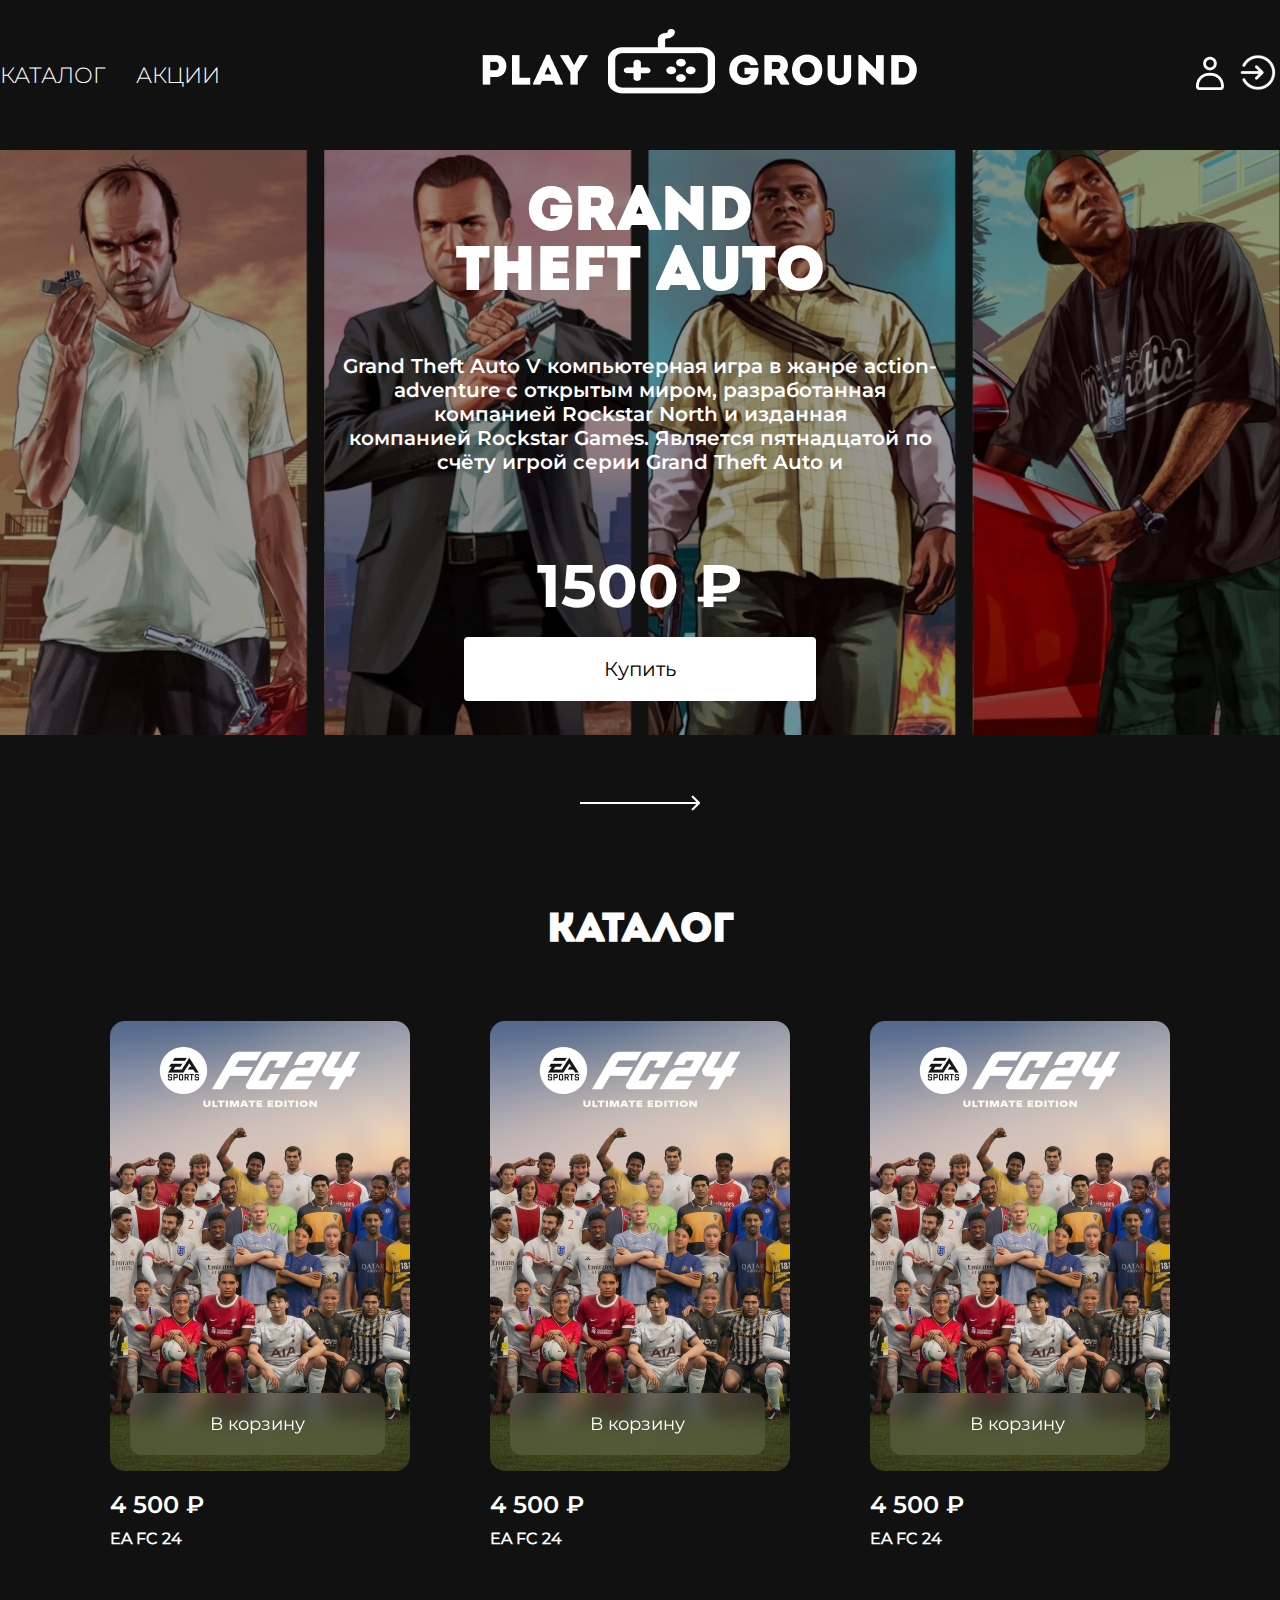
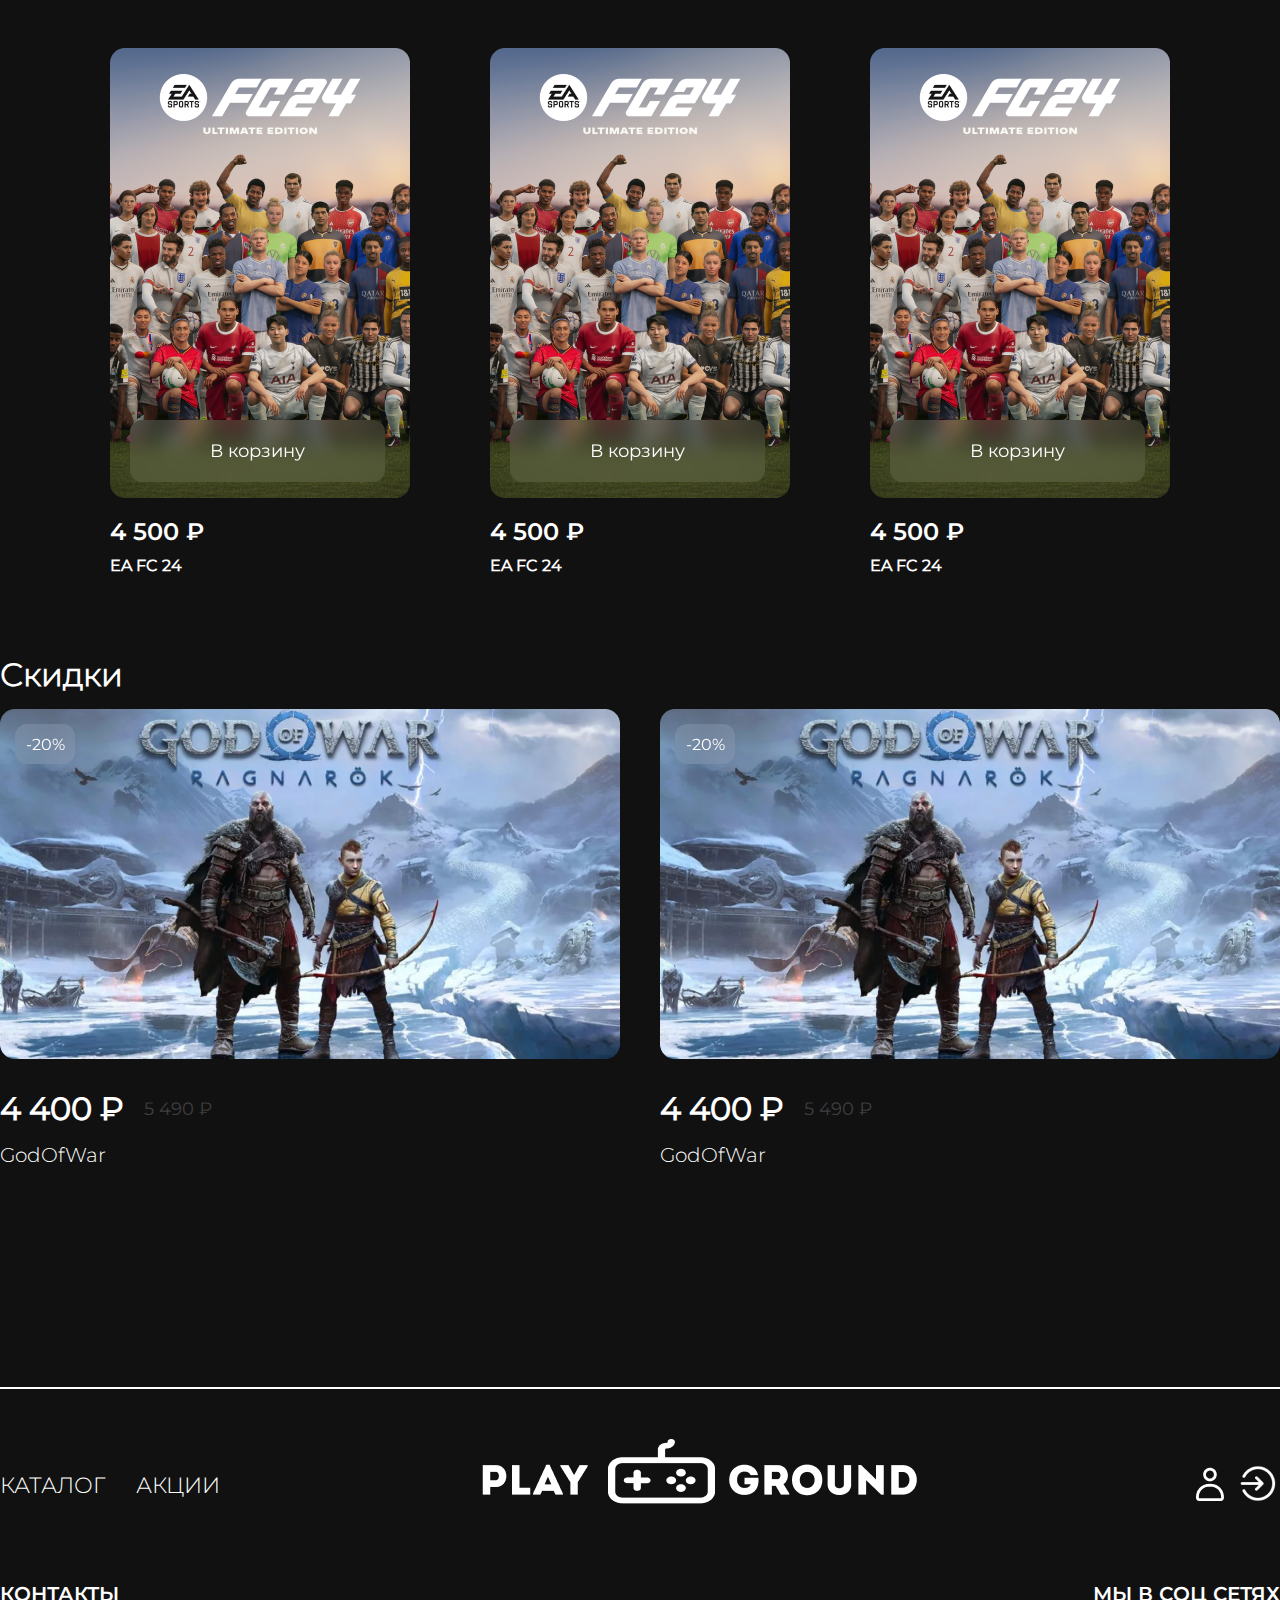
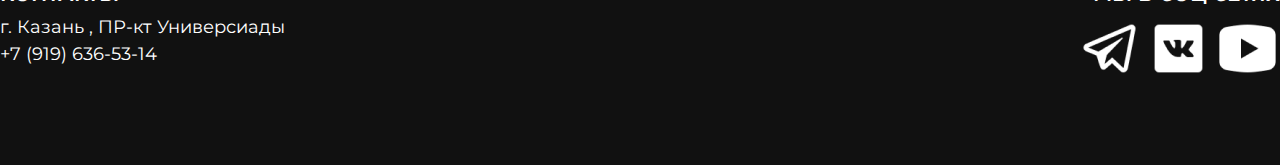
==== index.html @ f3a1b994 "first commit" ====
<!DOCTYPE html>
<html lang="en">

<head>
    <meta charset="UTF-8">
    <meta http-equiv="X-UA-Compatible" content="IE=edge">
    <meta name="viewport" content="width=device-width, initial-scale=1.0">
    <title>Document</title>
    <link rel="stylesheet" href="./assets/css/style1.css">
    <link rel="shortcut icon" href="./assets/img/" type="image/x-icon">
</head>

<body>
       <!-- header start -->
       <header class="container">
        <div class="nav-a">
            <a href="index.html">КАТАЛОГ</a>
            <a href="index.html">АКЦИИ</a>
        </div>

        <div class="logo">
            <img src="assets/img/header/logo1.png" alt="">
        </div>

        <div class="icons">
            <a href="aut.html"><img src="assets/img/footer/user.png" alt=""></a>
            <a href="adminka.html"><img src="assets/img/footer/log.png" alt=""></a>
        </div>

        <input type="checkbox" name="" id="burger">
        <label for="burger"></label>
        <nav class="burg">
            <a href="#">Каталог</a>
            <a href="">Скидки</a>
            <a href="aut.html"><img src="assets/img/footer/user.png" alt=""></a>
            <a href="adminka.html"><img src="assets/img/footer/log.png" alt=""></a>
        </nav>
    </header>
    <!-- header end -->

    <!-- banner start -->
    <div class="banner_section">
        <div class="banner container">
            <div class="banner_text">
                <h1>grand theft auto</h1>
                <h2>Grand Theft Auto V компьютерная игра в жанре action-adventure с открытым миром, разработанная
                    компанией Rockstar North и изданная компанией Rockstar Games. Является пятнадцатой по счёту игрой
                    серии Grand Theft Auto и </h2>
                <h3>1500 ₽</h3>
                <a href="#katalog">Купить</a>
            </div>
        </div>
        <img src="assets/img/banner/Arrow 1.png" class="row" alt="">
    </div>
    <!-- banner end -->

    <!-- katalog start -->
    <div class="katalog_section container" id="katalog">
        <h2>КАТАЛОГ</h2>
        <div class="katalog">
            <div class="kat">
                    <div class="kat_item">
                        <div class="kat_item_img">
                            <img src="assets/img/katalog/item1.png" alt="">
                            <a href="tovar.html" class="kat_btn">В корзину</a>
                        </div>

                        <div class="kat_item_text">
                            <h3>4 500 ₽</h3>
                            <h4>EA FC 24</h4>
                        </div>
                    </div>

                    <div class="kat_item">
                        <div class="kat_item_img">
                            <img src="assets/img/katalog/item1.png" alt="">
                            <a href="tovar.html" class="kat_btn">В корзину</a>
                        </div>

                        <div class="kat_item_text">
                            <h3>4 500 ₽</h3>
                            <h4>EA FC 24</h4>
                        </div>
                    </div>

                    <div class="kat_item">
                        <div class="kat_item_img">
                            <img src="assets/img/katalog/item1.png" alt="">
                            <a href="tovar.html" class="kat_btn">В корзину</a>
                        </div>

                        <div class="kat_item_text">
                            <h3>4 500 ₽</h3>
                            <h4>EA FC 24</h4>
                        </div>
                    </div>    
            </div>

            <div class="kat">
                <div class="kat_item">
                    <div class="kat_item_img">
                        <img src="assets/img/katalog/item1.png" alt="">
                        <a href="tovar.html" class="kat_btn">В корзину</a>
                    </div>

                    <div class="kat_item_text">
                        <h3>4 500 ₽</h3>
                        <h4>EA FC 24</h4>
                    </div>
                </div>

                <div class="kat_item">
                    <div class="kat_item_img">
                        <img src="assets/img/katalog/item1.png" alt="">
                        <a href="tovar.html" class="kat_btn">В корзину</a>
                    </div>

                    <div class="kat_item_text">
                        <h3>4 500 ₽</h3>
                        <h4>EA FC 24</h4>
                    </div>
                </div>

                <div class="kat_item">
                    <div class="kat_item_img">
                        <img src="assets/img/katalog/item1.png" alt="">
                        <a href="tovar.html" class="kat_btn">В корзину</a>
                    </div>

                    <div class="kat_item_text">
                        <h3>4 500 ₽</h3>
                        <h4>EA FC 24</h4>
                    </div>
                </div>
            </div>
        </div>
    </div>
    <!-- katalog end -->



    <!-- sales start -->

    <section id="sale">
        <div class="sale container">
            <div class="sale-title">
                <p>Скидки</p>
            </div>
            <div class="sale-content-row">
                <div class="sale-content-block-column">
                    <img src="assets/img/sales/sale.png" alt="Minceraft">
                    <button>-20%</button>
                    <div class="sale-content-block-price">
                        <p class="right-now-price">4 400 ₽</p>
                        <p class="previos-price">5 490 ₽</p>
                    </div>
                    <div class="sale-content-block-name">
                        <p>GodOfWar</p>
                    </div>
                </div>

                <div class="sale-content-block-column">
                    <img src="assets/img/sales/sale.png" alt="Minceraft">
                    <button>-20%</button>
                    <div class="sale-content-block-price">
                        <p class="right-now-price">4 400 ₽</p>
                        <p class="previos-price">5 490 ₽</p>
                    </div>
                    <div class="sale-content-block-name">
                        <p>GodOfWar</p>
                    </div>
                </div>
            </div>
        </div>
    </section>

    <!-- sales end -->


    <!-- footer start -->

    <footer class="container">
        <div class="line"></div>
        <div class="head_footer ">
            <div class="foot_nav">
                <a href="#katalog">КАТАЛОГ</a>
                <a href="#sale">АКЦИИ</a>
            </div>

            <div class="logo">
                <img src="assets/img/header/logo1.png" alt="">
            </div>

            <div class="icons">
                <a href=""><img src="assets/img/footer/user.png" alt=""></a>
                <a href=""><img src="assets/img/footer/log.png" alt=""></a>
            </div>
        </div>

        <div class="down_footer">
            <div class="kontacts">
                <h3>КОНТАКТЫ</h3>
                <div class="kontacts_text">
                    <p>г. Казань , ПР-кт Универсиады</p>
                    <p><a href="tel:+7 (919) 636-53-14">+7 (919) 636-53-14</a></p>
                </div>
            </div>

            <div class="socials">
                <h3>МЫ В СОЦ СЕТЯХ</h3>
                <div class="soc_icons">
                    <a href=""><img src="assets/img/footer/tg.png" alt=""></a>
                    <a href=""><img src="assets/img/footer/vk.png" alt=""></a>
                    <a href=""><img src="assets/img/footer/yt.png" alt=""></a>
                </div>
            </div>
        </div>


    </footer>
    <!-- footer end -->


</body>

</html>
---- assets/css/style1.css ----
* {
    padding: 0;
    margin: 0;
    box-sizing: border-box;
    list-style: none;
    text-decoration: none;
    scroll-behavior: smooth;
    transition: .7s;
    font-family: 'lig';
}

body {
    background-color: #111111;
}

.container {
    max-width: 1300px;
    margin: 0 auto;
}

@font-face {
    font-family: 'int';
    src: url(../fonts/Intro.otf);
}

@font-face {
    font-family: 'bold';
    src: url(../fonts/Montserrat-Bold.ttf);
}

@font-face {
    font-family: 'reg';
    src: url(../fonts/Montserrat-Regular.ttf);
}

@font-face {
    font-family: 'med';
    src: url(../fonts/Montserrat-Medium.ttf);
}

@font-face {
    font-family: 'sem';
    src: url(../fonts/Montserrat-SemiBold.ttf);
}

@font-face {
    font-family: 'lig';
    src: url(../fonts/Montserrat-Light.ttf);
}

/* header start */

header {
    display: flex;
    flex-direction: row;
    justify-content: space-between;
    align-items: center;
    height: 150px;
    padding: 15px 0;
}

header .nav-a {
    display: flex;
    gap: 30px;
}
header a {
    color: white;
    font-family: 'lig';
    font-size: 22px;
}

header a:hover {
    text-decoration: underline;
    transition: all .9s ease-in-out;
}

.burg {
    display: none;
}

#burger, [for=burger] {
    display: none;
}

/* header end */

/* banner start */

.banner {
    background: url(../img/banner/banner.png);
    background-size: cover;
    height: 65vh;
    width: 100%;
    display: flex;
    justify-content: center;
    
}

.banner_section{
    display: flex;
    flex-direction: column;
    align-items: center;
    gap: 60px;
}

.banner_text {
    display: flex;
    flex-direction: column;
    justify-content: center;
    align-items: center;
    gap: 15px;
}

.banner h1 {
    font-family: 'int';
    font-size: 60px;
    color: white;
    width: 372px;
    text-align: center;
    margin-bottom: 35px;
}

.banner h2 {
    color: white;
    font-size: 20px;
    font-family: 'sem';
    text-align: center;
    width: 616px;
    margin-bottom: 60px;
}

.banner h3 {
    font-family: 'bold';
    font-size: 60px;
    color: white;
}

.banner a {
    color: black;
    font-family: 'reg';
    font-size: 20px;
    background-color: white;
    border-radius: 4px;
    padding: 20px 140px;
}

.banner a:hover{
    background-color: rgba(255, 255, 255, 0.377);
    color: white;
    transition: all .7s ease-in-out;
}

.banner img:hover {
    transform: rotateX(10);
}
/* banner end */


/* katalog start */

.katalog_section {
    margin-top: 100px;
    display: flex;
    flex-direction: column;
    align-items: center;
    gap: 70px;
}

.katalog_section h2 {
    color: white;
    font-family: 'int';
    font-size: 40px;
}

.katalog {
    display: flex;
    flex-wrap: wrap;
    flex-direction: column;
    gap: 100px;
    align-items: center;
}

.kat {
    display: flex;
    gap: 80px;
    justify-content: center;
}

.kat_item {
    display: flex;
    flex-direction: column;
    align-items: start;
    gap: 15px;
}

.kat_item_img {
    position: relative;
}


.kat_btn {
    position: absolute;
    color: white;
    font-size: 18px;
    font-family: 'reg';
    background-color: white;
    border-radius: 12px;
    padding: 20px 80px;
    left: 20px;
    bottom: 20px;
    background: rgba(255, 255, 255, 0.1);
    backdrop-filter: blur(10px);
}

.kat_item_text {
    color: white;
    display: flex;
    flex-direction: column;
    gap: 10px;
}

.kat_item_text h3 {
    font-size: 24px;
    font-family: 'sem';
}

.kat_item_text h4 {
    font-size: 16px;
    font-family: 'reg';
}


/* katalog end */



/* sales start */

.sale-title {
    font-family: 'reg';
    font-weight: 600;
    font-size: 32px;
    color: #fff;

    margin-top: 80px;
    margin-bottom: 15px;
}

.sale {
    margin-bottom: 140px;
}

.sale-content-row {
    display: flex;
    flex-direction: row;
    gap: 40px;
}

.sale-content-block-column {
    display: flex;
    flex-direction: column;
    cursor: pointer;
    position: relative;
}

.sale-content-block-price {
    display: flex;
    flex-direction: row;
    align-items: center;
    gap: 20px;
    margin-top: 30px;
}

.right-now-price {
    font-family: 'reg';
    font-weight: 700;
    font-size: 32px;
    color: #fff;
}

.sale-content-block-column button {
    font-family: 'reg';
    font-size: 16px;
    color: #fff;

    width: 60px;
    height: 40px;

    background: rgba(255, 255, 255, 0.1);
    backdrop-filter: blur(10px);
    border: none;
    border-radius: 12px;
    position: absolute;
    left: 15px;
    top: 15px;
}

.previos-price {
    font-family: 'reg';
    font-weight: 400;
    font-size: 18px;
    color: rgba(255, 255, 255, 0.2);
}

.sale-content-block-name {
    font-family: 'reg';
    font-weight: 400;
    font-size: 20px;
    color: #fff;

    margin-top: 15px;
}

/* sales end */

.line {
    width: 1920px;
    border: 1px solid white;
}

/* footer start */

footer {
    display: flex;
    flex-direction: column;
    align-items: center;
    gap: 50px;
    padding: 80px 0;
}

.head_footer {
    display: flex;
    flex-direction: row;
    justify-content: space-between;
    align-items: center;
    width: 100%;
}

.head_footer .foot_nav {
    display: flex;
    gap: 30px;
}
.head_footer .foot_nav a {
    color: white;
    font-family: 'lig';
    font-size: 22px;
}

.head_footer .foot_nav a:hover {
    text-decoration: underline;
    transition: all .9s ease-in-out;
}

.down_footer {
    display: flex;
    flex-direction: row;
    justify-content: space-between;
    width: 100%;
}

.down_footer .kontacts {
    display: flex;
    flex-direction: column;
    gap: 10px;
    align-items: start;
}

.down_footer .kontacts h3, .socials h3 {
    color: white;
    font-size: 20px;
    font-family: 'sem';
}

.kontacts_text {
    display: flex;
    flex-direction: column;
    gap: 5px;
}

.down_footer .kontacts p, .kontacts a {
    color: white;
    font-size: 18px;
    font-family: 'reg';
}

.down_footer .socials {
    display: flex;
    flex-direction: column;
    gap: 10px;
    align-items: end;
}


/* footer end */


/* tovar page start */

.tov_cards_section {
    margin-top: 140px;
    margin-bottom: 140px;
    display: flex;
    gap: 60px;
}

.tov_card_item2 {
    display: flex;
    flex-direction: column;
    justify-content: space-between;
    gap: 20px;
    align-items: start;
}

.opis_title {
    font-size: 60px;
    font-family: 'int';
    color: white;
}

.opis h4 {
    font-size: 30px;
    color: white;
    font-family: 'lig';
}

.opis p {
    color: white;
    font-size: 20px;
    font-family: 'lig';
}

.opis_text {
    color: white;
    font-size: 25px;
    font-family: 'reg';
}

.opis_btn {
    background-color: rgba(255, 255, 255, 0.1);
    color: white;
    border-radius: 25px;
    padding: 40px 70px;
    font-size: 30px;
    font-family: 'reg';
}

.opis_btn:hover {
    background-color: white;
    color: black;
}

/* tovar page end */


/* admin page start */

.admin_content {
    max-height: 1080px;
    margin: 0 auto;
}

.admin_page {
    display: flex;
    width: 100%;
    height: 100vh;
}

.admin_left_side {
    background-color: black;
    padding: 50px 70px;
    color: white;
    width: 500px;
    display: flex;
    flex-direction: column;
    gap: 55px;
}

.admin_left_side_title {
    font-family: 'int';
    font-size: 30px;
    font-weight: 900;
}

.admin_prof {
    display: flex;
    gap: 20px;
    align-items: center;
    font-size: 24px;
    font-family: 'reg';
}

.user_img {
    width: 110px;
    height: 110px;
    background-color: #D9d9d9;
    border-radius: 100%;
}

.admin_nav p, .admin_nav a{
    font-size: 25px;
    font-family: 'lig';
    color: white;
}

.admin_nav {
    display: flex;
    flex-direction: column;
    gap: 10px;
}

.admin_exit {
    margin-top: 350px;
}

.admin_right_side {
    display: flex;
    flex-direction: column;
    justify-content: space-between;
    align-items: start;
    color: white;
    padding: 50px 60px;
    gap: 80px;
}

.admin_title_rightside {
    margin-left: 230px;
    text-align: center;
}

.admin_title_rightside h2 {
    font-size: 24px;
    font-family: 'reg';
}

.admin_title_rightside h3 {
    font-size: 20px;
    font-family: 'lig';
}

.admin_users {
    display: flex;
    flex-direction: column;
    gap: 15px;
}

.admin_users h2 {
    font-size: 30px;
}

.users {
    display: flex;
    flex-direction: column;
    gap: 20px;
    justify-content: space-between;
}

.users_item {
    display: flex;
    align-items: center;
    gap: 40px;
    padding: 20px;
    background-color: rgb(94, 69, 69);
}

.users_item a, .users_item p {
    font-size: 20px;
    font-family: 'lig';
    color: white;
}

.admin_kat {
    display: flex;
    flex-direction: column;
    gap: 20px;
    align-items: start;
}

.admin_kat h2 {
    font-size: 30px;
}

.admin_kat_item {
    display: flex;
    gap: 10px;
    align-items: start;
}

.admin_kat_items {
    display: flex;
    gap: 40px;
}

.admin_kat_item_btns {
    display: flex;
    flex-direction: column;
    align-items: center;
}

/* admin page end */


/* forms start */

.aut_page, .reg_page {
    display: flex;
    justify-content: center;
    padding: 140px 0;
}

.form {
    display: flex;
    flex-direction: column;
    justify-content: space-between;
    gap: 60px;
    align-items: center;
}

.form form{
    display: flex;
    flex-direction: column;
    justify-content: space-between;
    gap: 20px;
    align-items: center;
}

.form h2 {
    color: white;
    font-size: 30px;
}

input {
    padding: 15px;
    outline: none;
    font-size: 20px;
    color: rgba(255, 255, 255, 0.548);
    border: 4px;
    background: rgba(255, 255, 255, 0.1);
    backdrop-filter: blur(10px);
    width: 400px;
}

.form form button{
    width: 400px;
    padding: 15px 50px;

    font-size: 22px;
    color: black;
    background-color: white;
    border: 1px solid white;
    cursor: pointer;
}

.form form button:hover {
    background-color: rgb(114, 114, 114);
    border: 1px solid rgb(114, 114, 114); 
    color: white;
}

form p{
    color: white;
    font-size: 16px;
}

form a {
    text-decoration: underline;
    color: white;
    font-size: 16px;
}

form textarea {
    padding: 15px;
    outline: none;
    font-size: 20px;
    color: rgba(255, 255, 255, 0.548);
    border: 4px;
    background: rgba(255, 255, 255, 0.1);
    backdrop-filter: blur(10px);
    width: 400px;
}

.soglasie {
    display: flex;
    gap: 10px;
    align-items: center;
}

.soglasie input {
    width: 20px;
    height: 20px;

}

/* forms  end */

/* delete page start */

.del_page {
    display: flex;
    justify-content: center;
    padding: 140px 0;
}

.del_page .form h2{
    color: white;
    font-size: 30px;
    text-align: center;
}

.del_buttons {
    display: flex;
    gap: 20px;
    align-items: center;
}

.del_buttons button {
    width: 300px;
    padding: 15px 50px;

    font-size: 22px;
    color: black;
    background-color: white;
    border: 1px solid white;
    cursor: pointer;
}

.del_buttons button:hover {
    background-color: rgb(114, 114, 114);
    border: 1px solid rgb(114, 114, 114); 
    color: white;
}
/* delete page end */


/* adaptation start */

@media screen and (max-width:768px){
    .container {
        max-width: 700px;
    }

    /* header start */

    header {
        display: flex;
        flex-direction: row;
        justify-content: space-between;
        align-items: center;
        height: 150px;
        padding: 15px 0;
    }
    
    header .nav-a {
        display: none;
    }

    .icons {
        display: none;
    }

    [for=burger] {
        display: flex;
        position: fixed;
        right: 40px;
        top: 40px;
        z-index: 100000;
    }

    [for=burger]::before {
        content: url(../img/burg.svg);
        font-size: 25px;
    }

    .burg {
        position: fixed;
        width: 40%;
        background-color: rgb(0, 0, 0);
        padding: 20px;
        gap: 15px;
        top: 30px;
        right: 20px;
        flex-direction: column;
        display: none;
        z-index: 10000;
    }

    .burg a{
        color: white;
    }

    #burger:checked + [for=burger] + .burg {
        display: flex;
        animation: show 0.5s;
    }

    #burger:checked + [for=burger]::before {
        content: url(../img/close.svg);
        font-size: 30px;
    }

    @keyframes show {
        0%{
            opacity: 0;
        }
        
        100% {
            opacity: 1;
        }
    }

    .banner {
        z-index: -1;
    }

    /* header end */

    /* katalog start */

    
    .katalog_section h2 {
        font-size: 35px;
    }
    
    .katalog {
        flex-direction: row;
    }
    
    .kat {
        display: flex;
        flex-direction: column;
        gap: 80px;
        justify-content: center;
    }
    
    .kat_item {
        display: flex;
        flex-direction: column;
        align-items: start;
        gap: 15px;
    }
    
    .kat_item_img {
        position: relative;
    }
    
    
    .kat_btn {
        position: absolute;
        color: white;
        font-size: 18px;
        font-family: 'reg';
        background-color: white;
        border-radius: 12px;
        padding: 20px 80px;
        left: 20px;
        bottom: 20px;
        background: rgba(255, 255, 255, 0.1);
        backdrop-filter: blur(10px);
    }
    
    .kat_item_text {
        color: white;
        display: flex;
        flex-direction: column;
        gap: 10px;
    }
    
    .kat_item_text h3 {
        font-size: 24px;
        font-family: 'sem';
    }
    
    .kat_item_text h4 {
        font-size: 16px;
        font-family: 'reg';
    }
    

    /* katalog end */


    /* sales start */

    .sale-content-row {
        flex-direction: column;
    }

    /* sales end */


    /* foooter start */

    .head_footer .foot_nav {
       display: none;
    }

    .head_footer .icons {
        display: none;
    }

    .head_footer .logo {
        margin: 0 auto;
    }

    .line {
        width: 768px;
    }

    /* footer end */

    /* tovar page */

    .tov_cards_section {
        margin-top: 100px;
        margin-bottom: 100px;
        display: flex;
        flex-direction: column;
        align-items: center;
        gap: 60px;
    }

    .tov_item_card1 img {
        width: 700px;
    }
    
    
    .opis_btn {
        width: 100%;
        text-align: center;
    }
    
    .opis_btn:hover {
        background-color: white;
        color: black;
    }

    /* tovar page end */


    /* admin page start */

    .admin_content {
        max-width: 748px;
    }
    
    .admin_left_side {
        padding: 40px 10px;
        width: 30%;
        height: 100%;
    }
    
    .admin_left_side_title {
        font-size: 18px;
    }

    .admin_prof h2 {
        font-size: 20px;
    }
    
    .user_img {
        width: 70px;
        height: 70px;
    }
    
    .admin_nav p, .admin_nav a{
        font-size: 20px;
    }

    .admin_exit img {
        margin-top: 30px;
        width: 60px;
        height: 60px;
    }
    
    .admin_right_side {
        padding: 50px 20px;
        gap: 80px;
    }
    
    .admin_title_rightside {
        margin-left: 80px;
    }
    
    .admin_title_rightside h2 {
        font-size: 22px;
    }
    
    .admin_title_rightside h3 {
        font-size: 18px;
    }
    
    .admin_users h2 {
        font-size: 20px;
    }
    
    .users_item {
        gap: 15px;
        padding: 15px;
    }
    
    .users_item a, .users_item p {
        font-size: 14px;
    }
    
    .admin_kat h2 {
        font-size: 20px;
    }
    
    .admin_kat_item {
        gap: 10px;
    }
    
    .admin_kat_items {
        flex-direction: row;
        flex-wrap: wrap;
        gap: 20px;
    }

    .admin_kat_item_btns {
        display: flex;
        flex-direction: column;
    }

    .kat_item1 .kat_item_img img {
        width: 150px;
        height: 250px;
    }
    

    /* admin page end */

    

}
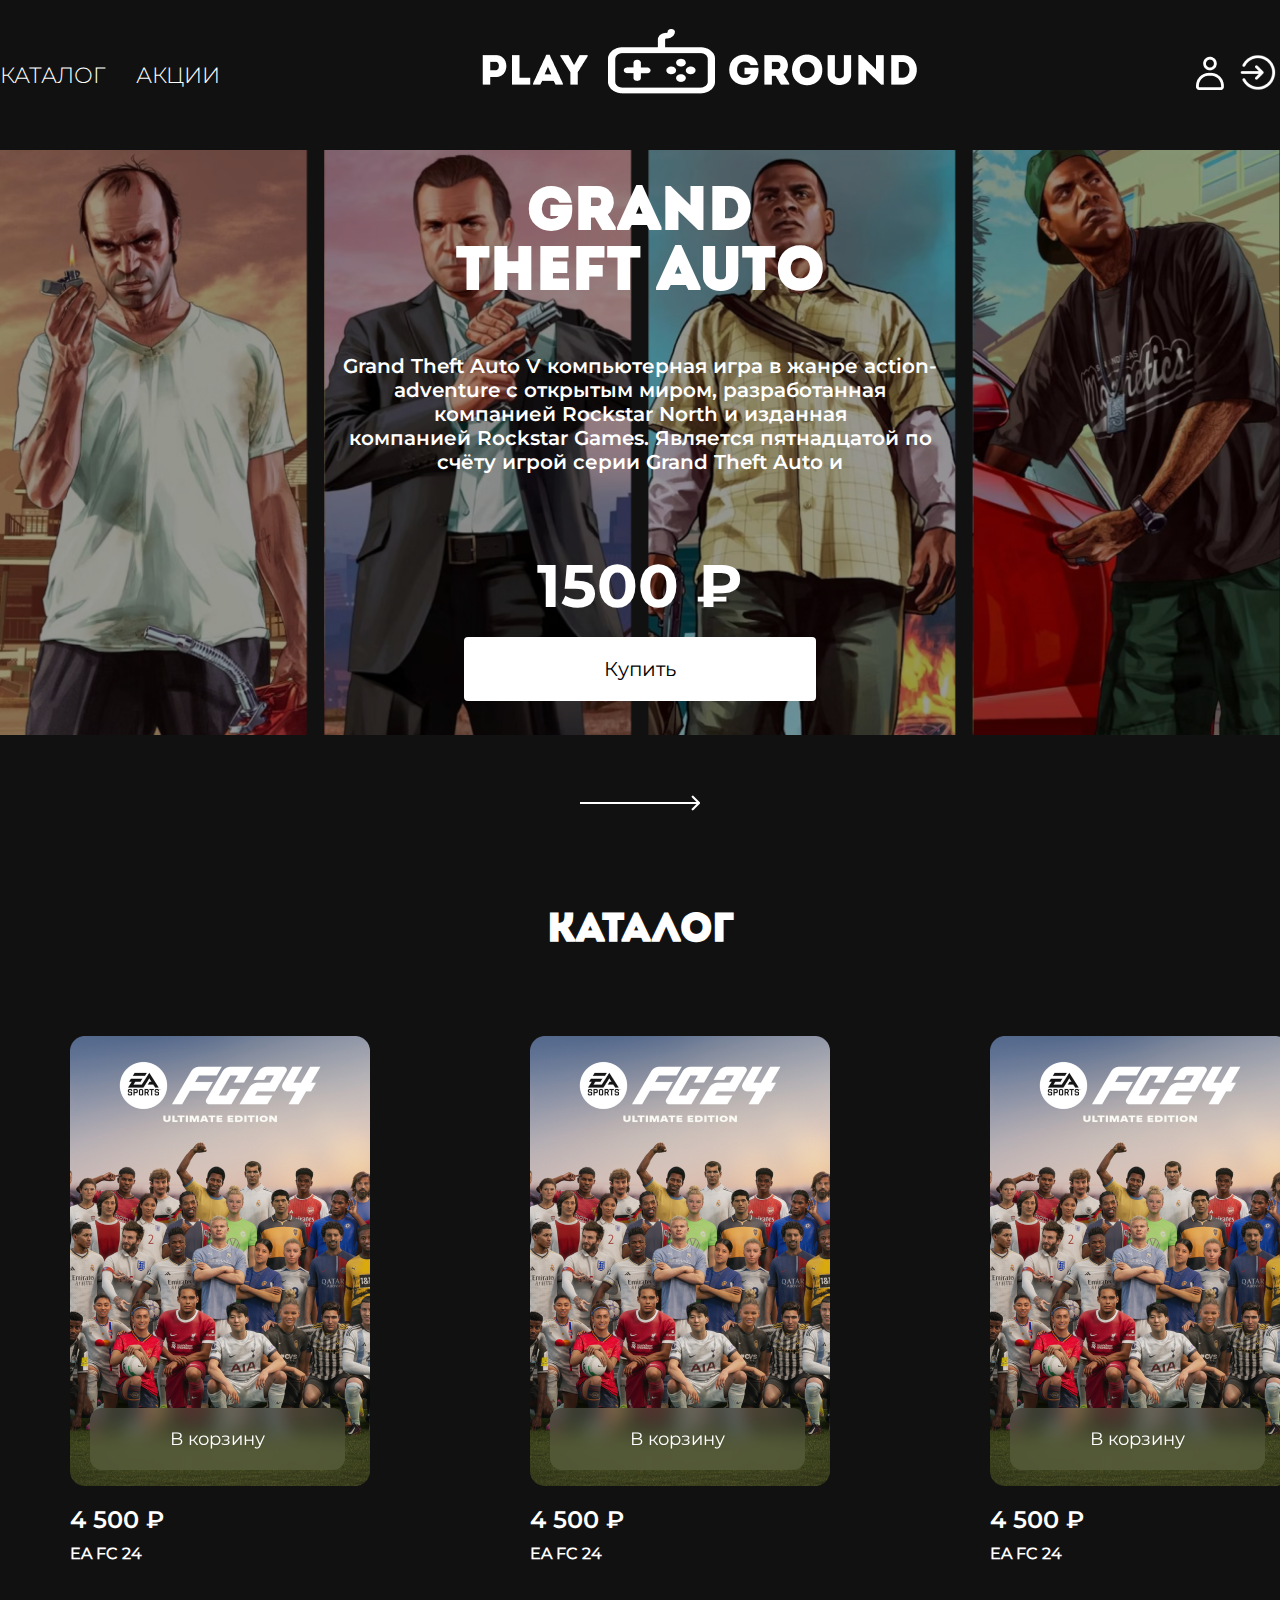
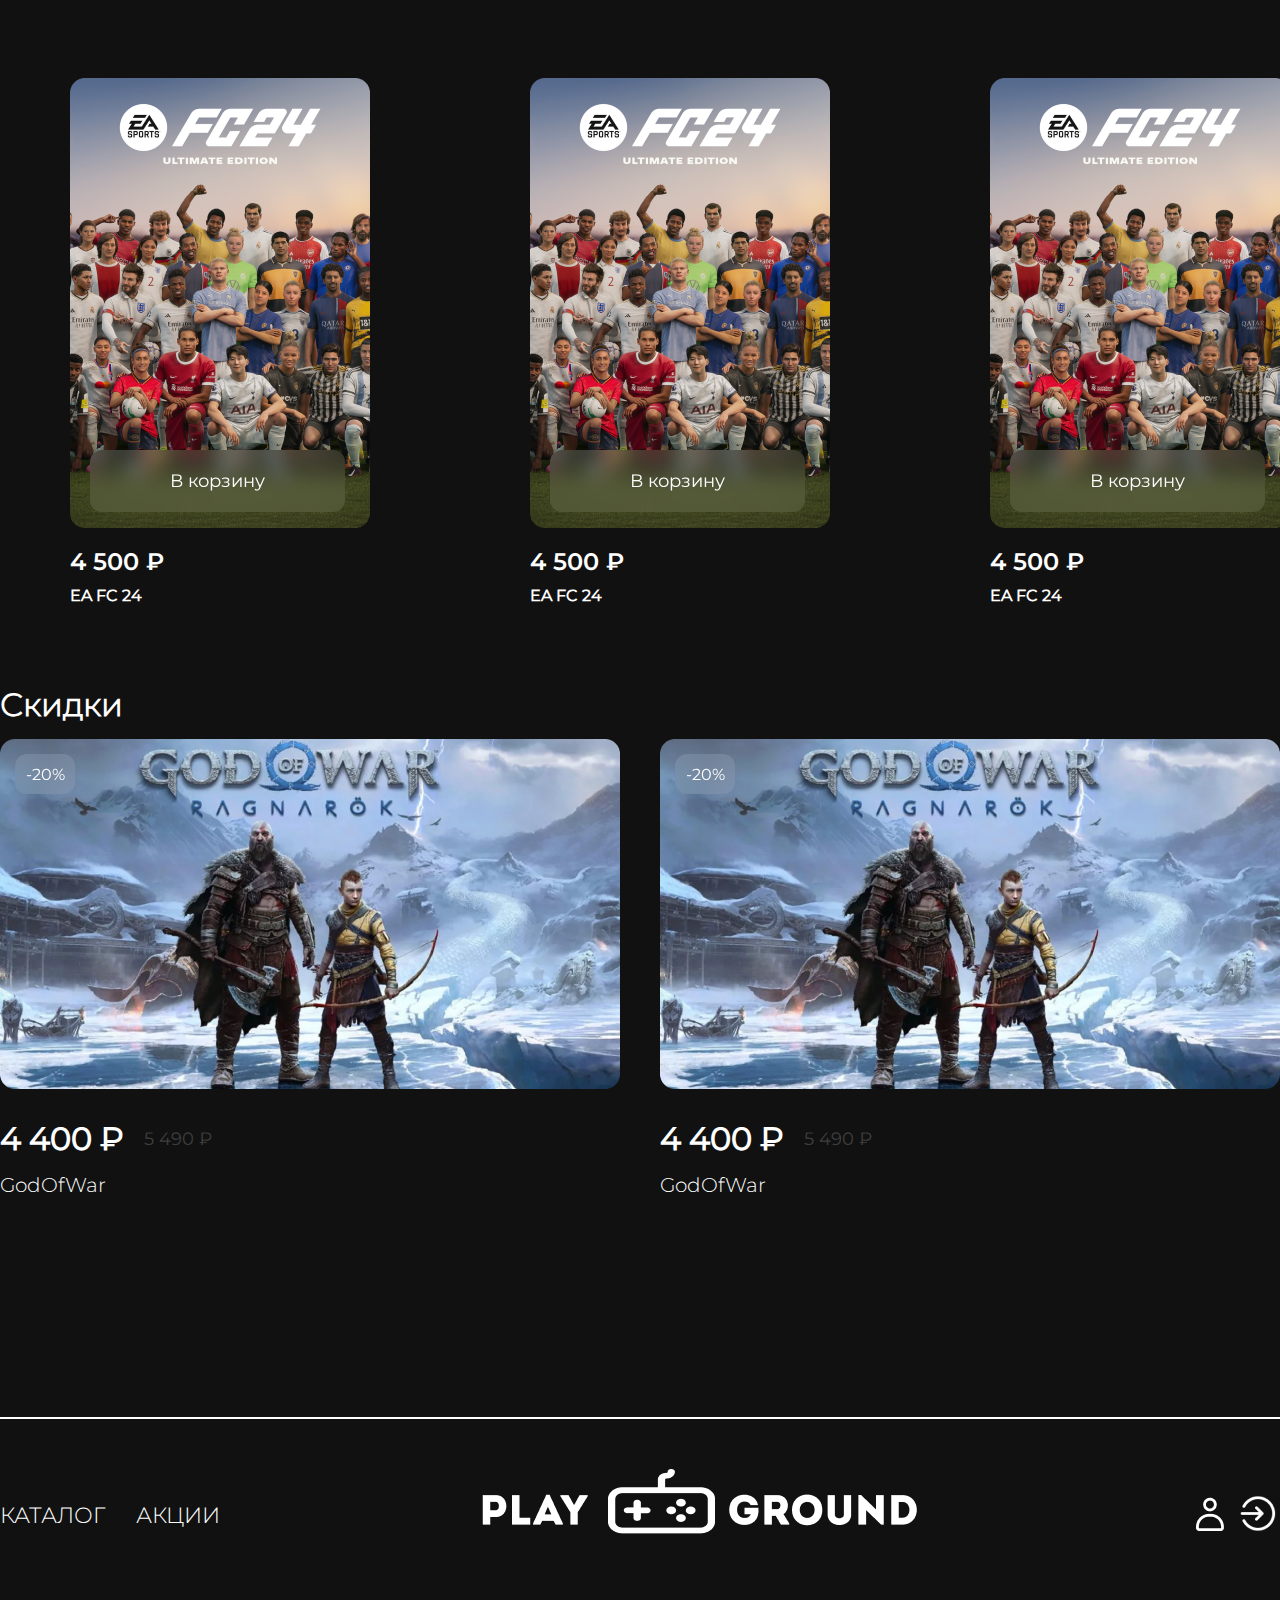
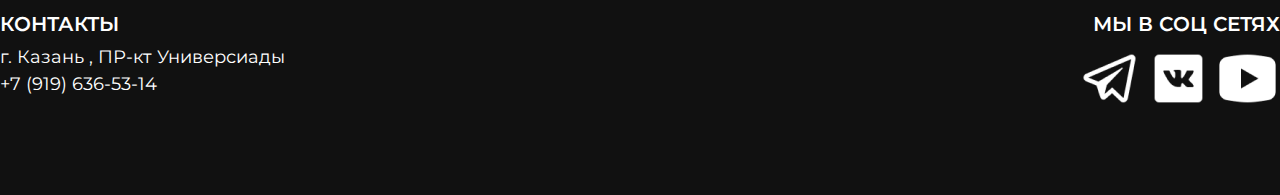
==== commit c8df0d43: "edited" ====
--- a/index.html
+++ b/index.html
@@ -11,8 +11,8 @@
 </head>
 
 <body>
-       <!-- header start -->
-       <header class="container">
+    <!-- header start -->
+    <header class="container">
         <div class="nav-a">
             <a href="index.html">КАТАЛОГ</a>
             <a href="index.html">АКЦИИ</a>
@@ -59,79 +59,91 @@
         <h2>КАТАЛОГ</h2>
         <div class="katalog">
             <div class="kat">
-                    <div class="kat_item">
-                        <div class="kat_item_img">
-                            <img src="assets/img/katalog/item1.png" alt="">
-                            <a href="tovar.html" class="kat_btn">В корзину</a>
-                        </div>
-
-                        <div class="kat_item_text">
-                            <h3>4 500 ₽</h3>
-                            <h4>EA FC 24</h4>
-                        </div>
-                    </div>
-
-                    <div class="kat_item">
-                        <div class="kat_item_img">
-                            <img src="assets/img/katalog/item1.png" alt="">
-                            <a href="tovar.html" class="kat_btn">В корзину</a>
-                        </div>
-
-                        <div class="kat_item_text">
-                            <h3>4 500 ₽</h3>
-                            <h4>EA FC 24</h4>
-                        </div>
-                    </div>
-
-                    <div class="kat_item">
-                        <div class="kat_item_img">
-                            <img src="assets/img/katalog/item1.png" alt="">
-                            <a href="tovar.html" class="kat_btn">В корзину</a>
-                        </div>
-
-                        <div class="kat_item_text">
-                            <h3>4 500 ₽</h3>
-                            <h4>EA FC 24</h4>
-                        </div>
-                    </div>    
+                <a href="tovar.html">
+                    <div class="kat_item">
+                        <div class="kat_item_img">
+                            <img src="assets/img/katalog/item1.png" alt="">
+                            <a href="tovar.html" class="kat_btn">В корзину</a>
+                        </div>
+
+                        <div class="kat_item_text">
+                            <h3>4 500 ₽</h3>
+                            <h4>EA FC 24</h4>
+                        </div>
+                    </div>
+                </a>
+
+                <a href="tovar.html">
+                    <div class="kat_item">
+                        <div class="kat_item_img">
+                            <img src="assets/img/katalog/item1.png" alt="">
+                            <a href="tovar.html" class="kat_btn">В корзину</a>
+                        </div>
+
+                        <div class="kat_item_text">
+                            <h3>4 500 ₽</h3>
+                            <h4>EA FC 24</h4>
+                        </div>
+                    </div>
+                </a>
+
+                <a href="tovar.html">
+                    <div class="kat_item">
+                        <div class="kat_item_img">
+                            <img src="assets/img/katalog/item1.png" alt="">
+                            <a href="tovar.html" class="kat_btn">В корзину</a>
+                        </div>
+
+                        <div class="kat_item_text">
+                            <h3>4 500 ₽</h3>
+                            <h4>EA FC 24</h4>
+                        </div>
+                    </div>
+                </a>
             </div>
 
             <div class="kat">
-                <div class="kat_item">
-                    <div class="kat_item_img">
-                        <img src="assets/img/katalog/item1.png" alt="">
-                        <a href="tovar.html" class="kat_btn">В корзину</a>
-                    </div>
-
-                    <div class="kat_item_text">
-                        <h3>4 500 ₽</h3>
-                        <h4>EA FC 24</h4>
-                    </div>
-                </div>
-
-                <div class="kat_item">
-                    <div class="kat_item_img">
-                        <img src="assets/img/katalog/item1.png" alt="">
-                        <a href="tovar.html" class="kat_btn">В корзину</a>
-                    </div>
-
-                    <div class="kat_item_text">
-                        <h3>4 500 ₽</h3>
-                        <h4>EA FC 24</h4>
-                    </div>
-                </div>
-
-                <div class="kat_item">
-                    <div class="kat_item_img">
-                        <img src="assets/img/katalog/item1.png" alt="">
-                        <a href="tovar.html" class="kat_btn">В корзину</a>
-                    </div>
-
-                    <div class="kat_item_text">
-                        <h3>4 500 ₽</h3>
-                        <h4>EA FC 24</h4>
-                    </div>
-                </div>
+                <a href="tovar.html">
+                    <div class="kat_item">
+                        <div class="kat_item_img">
+                            <img src="assets/img/katalog/item1.png" alt="">
+                            <a href="tovar.html" class="kat_btn">В корзину</a>
+                        </div>
+
+                        <div class="kat_item_text">
+                            <h3>4 500 ₽</h3>
+                            <h4>EA FC 24</h4>
+                        </div>
+                    </div>
+                </a>
+
+                <a href="tovar.html">
+                    <div class="kat_item">
+                        <div class="kat_item_img">
+                            <img src="assets/img/katalog/item1.png" alt="">
+                            <a href="tovar.html" class="kat_btn">В корзину</a>
+                        </div>
+
+                        <div class="kat_item_text">
+                            <h3>4 500 ₽</h3>
+                            <h4>EA FC 24</h4>
+                        </div>
+                    </div>
+                </a>
+
+                <a href="tovar.html">
+                    <div class="kat_item">
+                        <div class="kat_item_img">
+                            <img src="assets/img/katalog/item1.png" alt="">
+                            <a href="tovar.html" class="kat_btn">В корзину</a>
+                        </div>
+
+                        <div class="kat_item_text">
+                            <h3>4 500 ₽</h3>
+                            <h4>EA FC 24</h4>
+                        </div>
+                    </div>
+                </a>
             </div>
         </div>
     </div>
